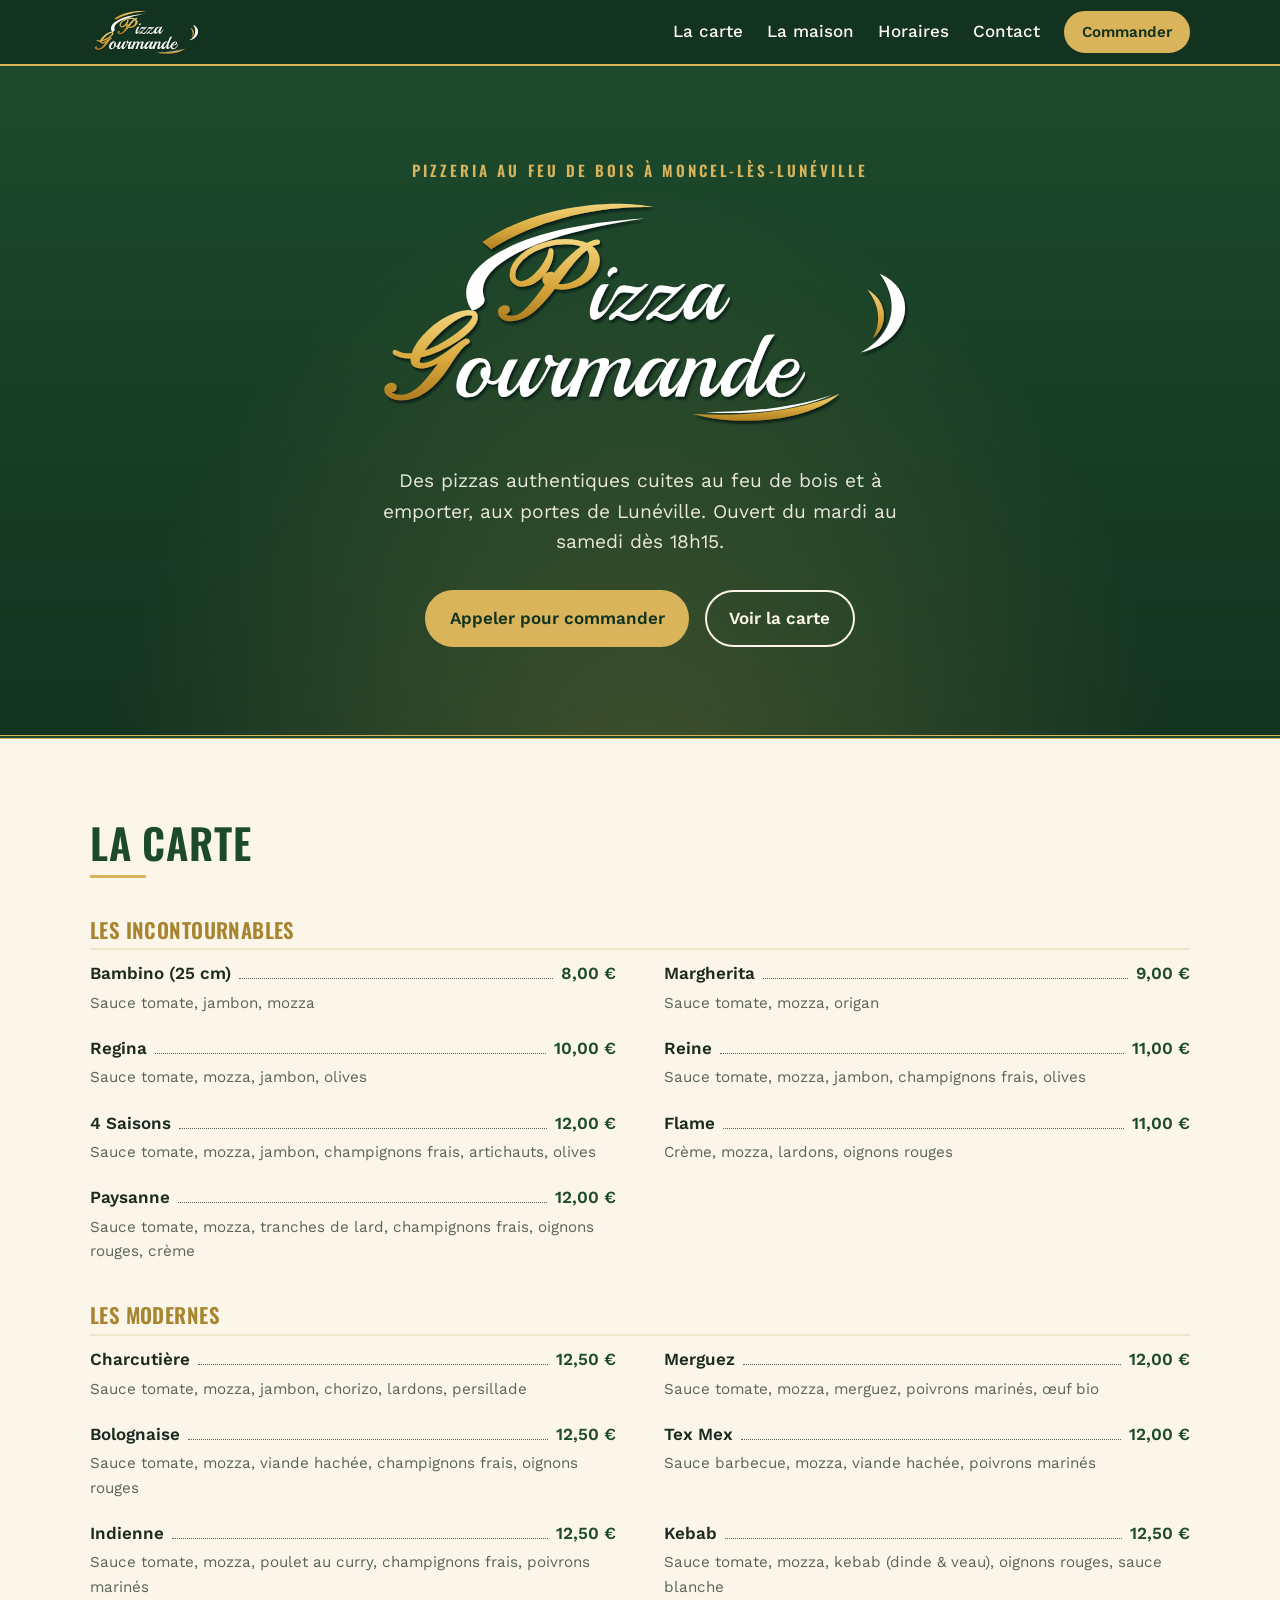
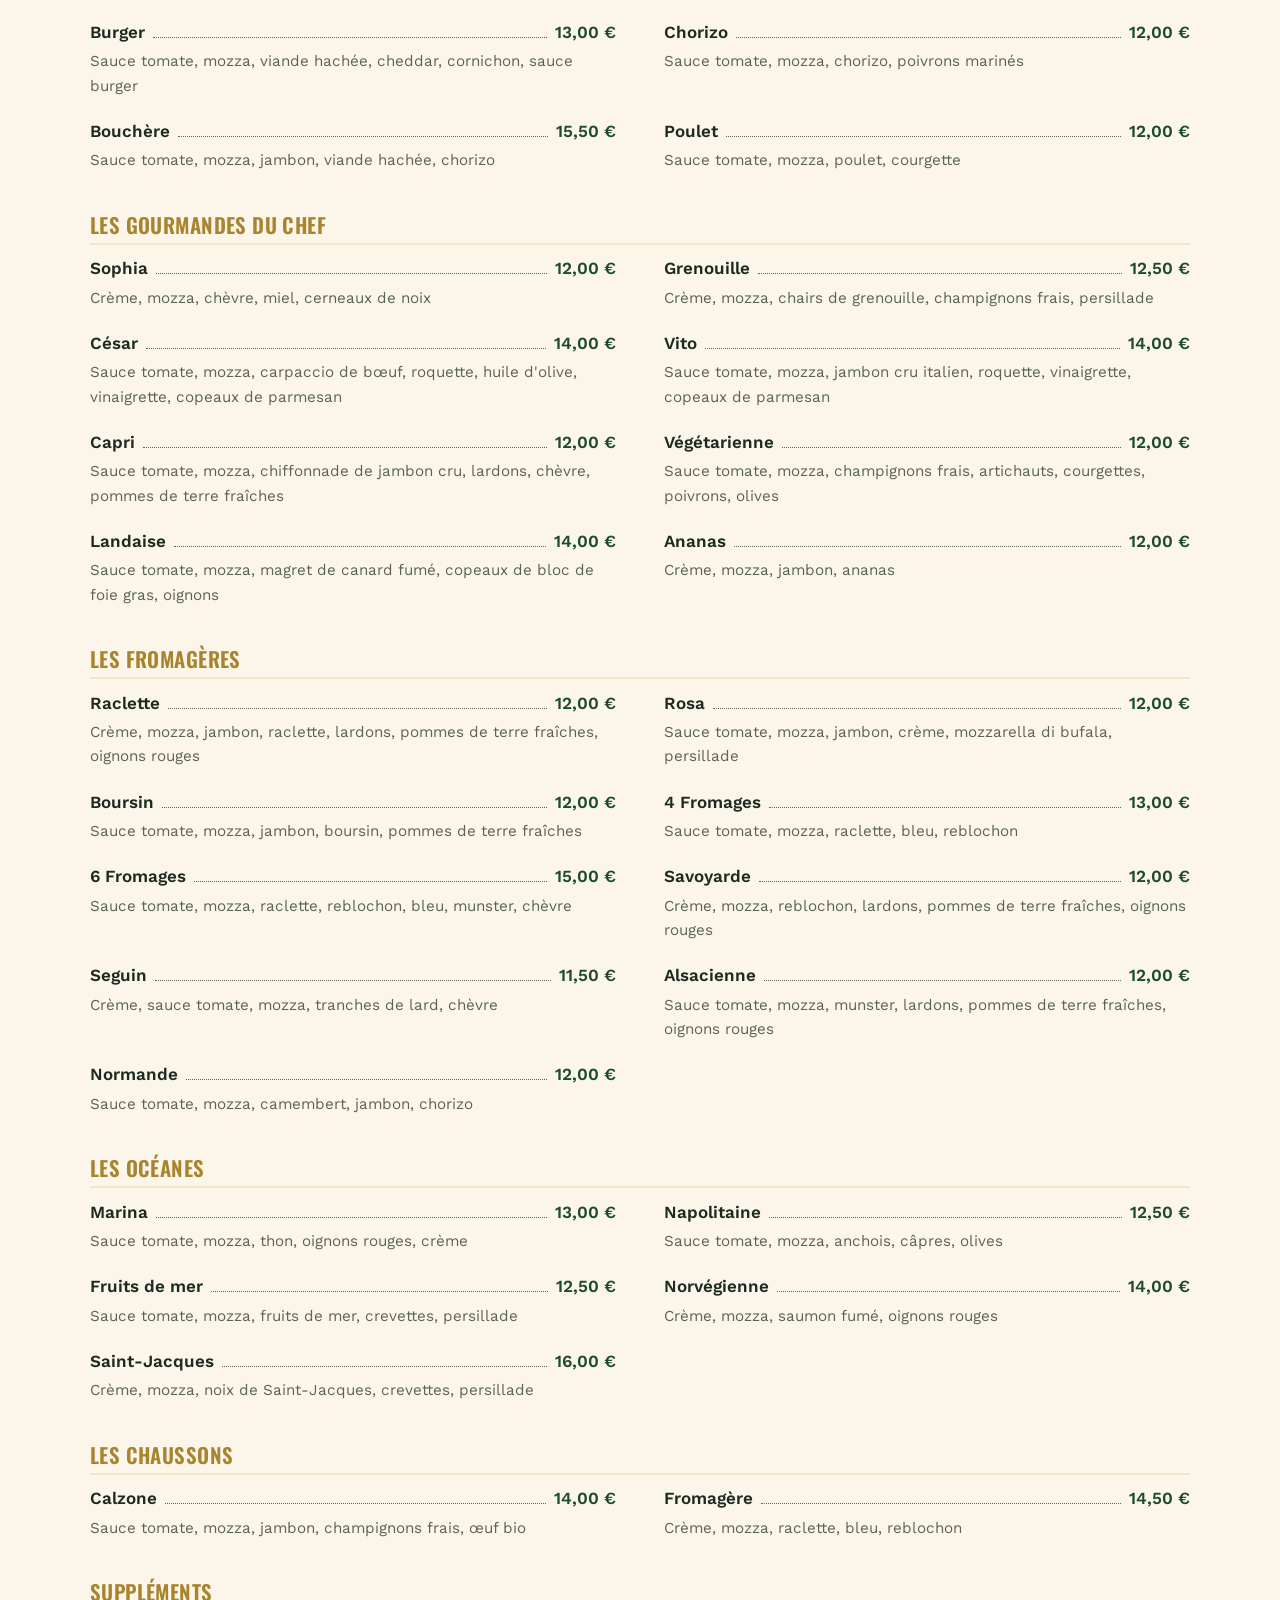
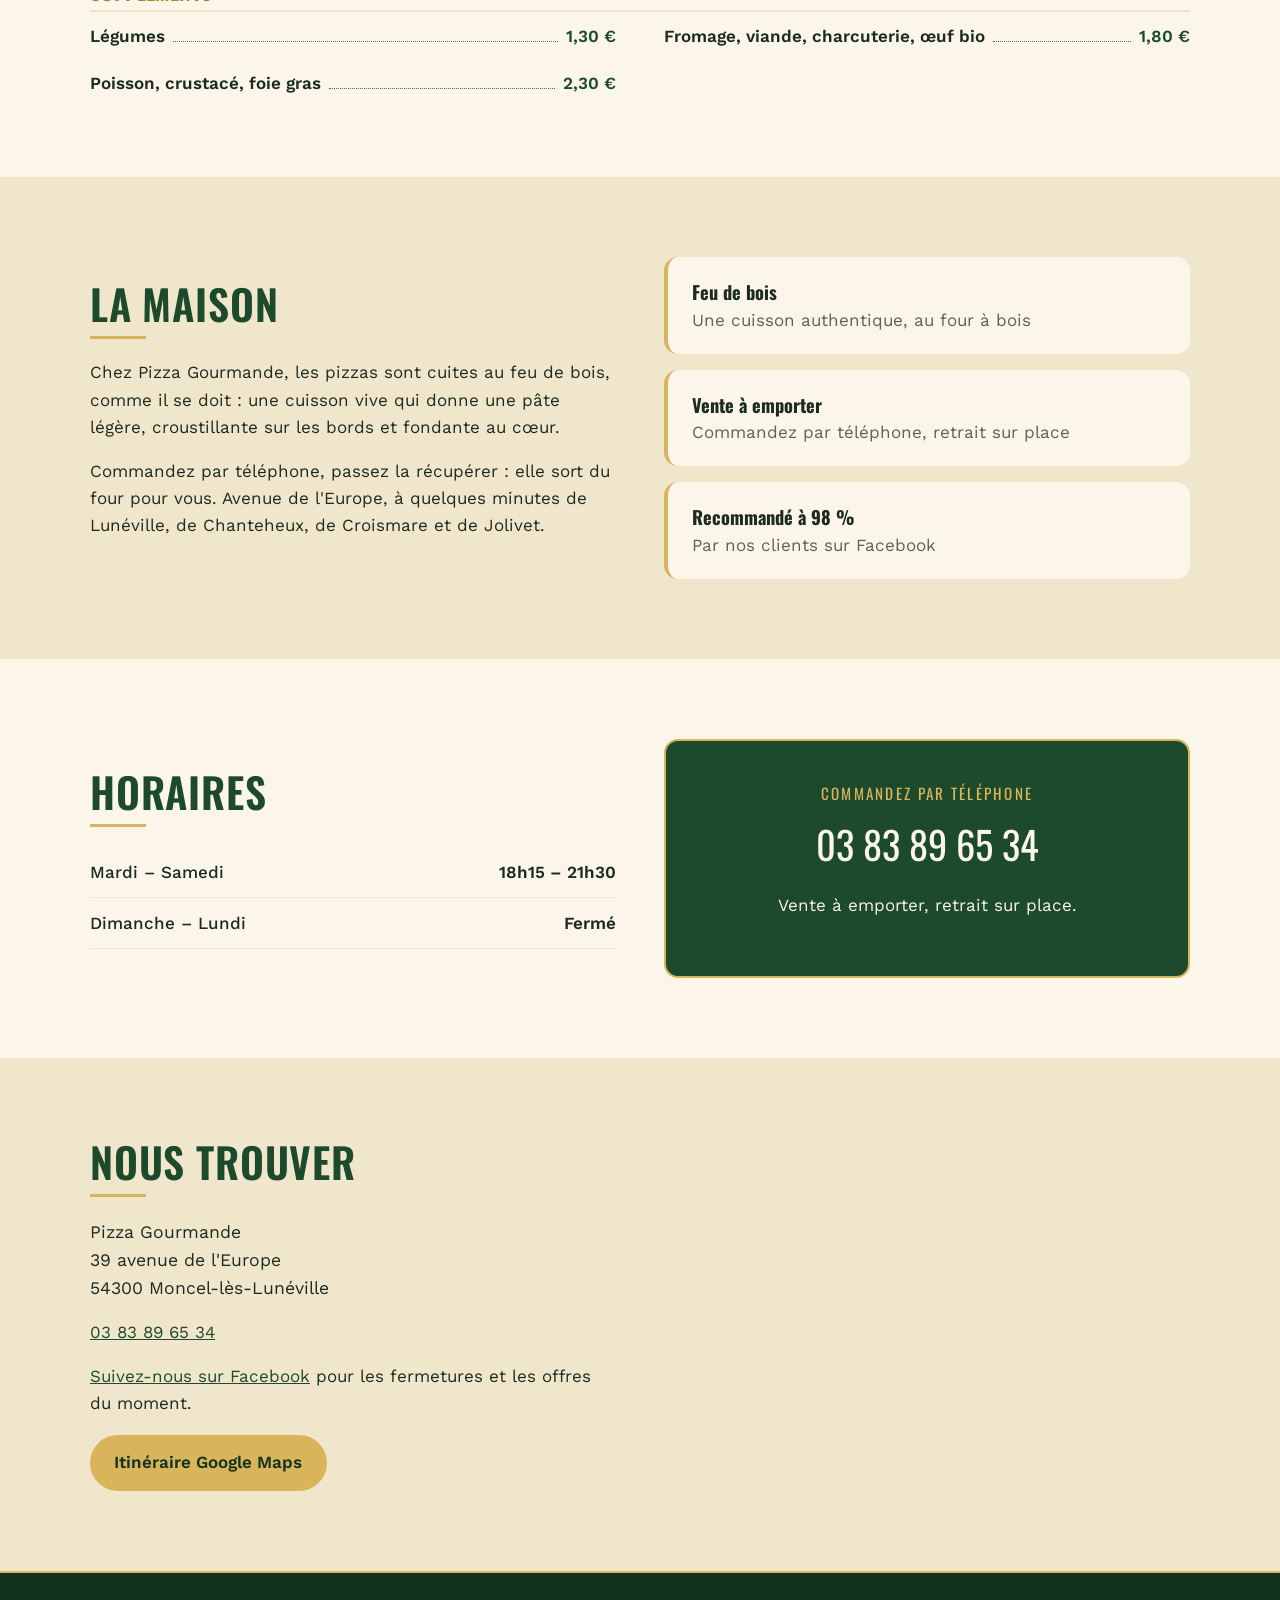
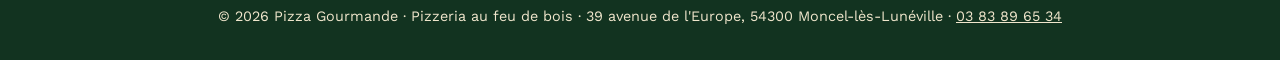
==== index.html @ 93e283d5 "Initial site for Pizza Gourmande Assisted-by: Claude Code:Opus-5.5" ====
<!doctype html>
<html lang="fr">
<head>
    <meta charset="utf-8">
    <meta name="viewport" content="width=device-width, initial-scale=1">
    <title>Pizza Gourmande · Pizzeria au feu de bois, Moncel-lès-Lunéville</title>
    <meta name="description" content="Pizzeria au feu de bois aux portes de Lunéville : plus de 40 pizzas à emporter, du mardi au samedi dès 18h15. Commandez au 03 83 89 65 34.">
    <link rel="canonical" href="__SITE_URL__/">

    <meta property="og:type" content="restaurant">
    <meta property="og:locale" content="fr_FR">
    <meta property="og:site_name" content="Pizza Gourmande">
    <meta property="og:title" content="Pizza Gourmande · Pizzeria au feu de bois à Moncel-lès-Lunéville">
    <meta property="og:description" content="Plus de 40 pizzas au feu de bois à emporter, aux portes de Lunéville. Du mardi au samedi dès 18h15.">
    <meta property="og:url" content="__SITE_URL__/">
    <meta property="og:image" content="__SITE_URL__/img/og-image.png">
    <meta property="og:image:width" content="1200">
    <meta property="og:image:height" content="630">
    <meta name="twitter:card" content="summary_large_image">

    <script type="application/ld+json">
    {
        "@context": "https://schema.org",
        "@type": "Restaurant",
        "name": "Pizza Gourmande",
        "description": "Pizzeria au feu de bois, vente à emporter, à Moncel-lès-Lunéville près de Lunéville.",
        "url": "__SITE_URL__/",
        "image": "__SITE_URL__/img/og-image.png",
        "logo": "__SITE_URL__/img/logo.svg",
        "telephone": "+33383896534",
        "servesCuisine": ["Pizza", "Italienne"],
        "priceRange": "€€",
        "hasMenu": "__SITE_URL__/#carte",
        "acceptsReservations": false,
        "address": {
            "@type": "PostalAddress",
            "streetAddress": "39 avenue de l'Europe",
            "postalCode": "54300",
            "addressLocality": "Moncel-lès-Lunéville",
            "addressRegion": "Grand Est",
            "addressCountry": "FR"
        },
        "geo": {
            "@type": "GeoCoordinates",
            "latitude": 48.574852,
            "longitude": 6.527504
        },
        "areaServed": ["Moncel-lès-Lunéville", "Lunéville", "Chanteheux", "Croismare", "Jolivet"],
        "openingHoursSpecification": [{
            "@type": "OpeningHoursSpecification",
            "dayOfWeek": ["Tuesday", "Wednesday", "Thursday", "Friday", "Saturday"],
            "opens": "18:15",
            "closes": "21:30"
        }],
        "sameAs": ["https://www.facebook.com/pizzagourmande.fr/"]
    }
    </script>

    <link rel="preconnect" href="https://fonts.googleapis.com">
    <link rel="preconnect" href="https://fonts.gstatic.com" crossorigin>
    <link href="https://fonts.googleapis.com/css2?family=Oswald:wght@500;600&family=Work+Sans:wght@400;500;600&display=swap" rel="stylesheet">
    <link rel="icon" href="img/favicon.svg" type="image/svg+xml">
    <link rel="stylesheet" href="css/style.css">
</head>
<body>

<header class="site-header">
    <div class="container header-inner">
        <a href="#accueil" class="logo"><img src="img/logo.svg" alt="Pizza Gourmande" width="128" height="60"></a>
        <button class="nav-toggle" aria-expanded="false" aria-controls="nav" aria-label="Ouvrir le menu">
            <span></span><span></span><span></span>
        </button>
        <nav id="nav" class="nav">
            <a href="#carte">La carte</a>
            <a href="#maison">La maison</a>
            <a href="#horaires">Horaires</a>
            <a href="#contact">Contact</a>
            <a href="tel:+33383896534" class="btn btn-small">Commander</a>
        </nav>
    </div>
</header>

<main>
    <section id="accueil" class="hero">
        <div class="container hero-inner">
            <h1 class="eyebrow">Pizzeria au feu de bois à Moncel-lès-Lunéville</h1>
            <img class="hero-logo" src="img/logo.svg" alt="Pizza Gourmande" width="640" height="300">
            <p class="lead">Des pizzas authentiques cuites au feu de bois et à emporter, aux portes de Lunéville. Ouvert du mardi au samedi dès 18h15.</p>
            <div class="hero-actions">
                <a href="tel:+33383896534" class="btn">Appeler pour commander</a>
                <a href="#carte" class="btn btn-ghost">Voir la carte</a>
            </div>
        </div>
    </section>

    <section id="carte" class="section">
        <div class="container">
            <h2 class="section-title">La carte</h2>
            <div class="menu-group">
                <h3>Les incontournables</h3>
                <ul class="menu">
                    <li><div class="menu-line"><span class="menu-name">Bambino (25 cm)</span><span class="menu-price">8,00 €</span></div><p>Sauce tomate, jambon, mozza</p></li>
                    <li><div class="menu-line"><span class="menu-name">Margherita</span><span class="menu-price">9,00 €</span></div><p>Sauce tomate, mozza, origan</p></li>
                    <li><div class="menu-line"><span class="menu-name">Regina</span><span class="menu-price">10,00 €</span></div><p>Sauce tomate, mozza, jambon, olives</p></li>
                    <li><div class="menu-line"><span class="menu-name">Reine</span><span class="menu-price">11,00 €</span></div><p>Sauce tomate, mozza, jambon, champignons frais, olives</p></li>
                    <li><div class="menu-line"><span class="menu-name">4 Saisons</span><span class="menu-price">12,00 €</span></div><p>Sauce tomate, mozza, jambon, champignons frais, artichauts, olives</p></li>
                    <li><div class="menu-line"><span class="menu-name">Flame</span><span class="menu-price">11,00 €</span></div><p>Crème, mozza, lardons, oignons rouges</p></li>
                    <li><div class="menu-line"><span class="menu-name">Paysanne</span><span class="menu-price">12,00 €</span></div><p>Sauce tomate, mozza, tranches de lard, champignons frais, oignons rouges, crème</p></li>
                </ul>
            </div>

            <div class="menu-group">
                <h3>Les modernes</h3>
                <ul class="menu">
                    <li><div class="menu-line"><span class="menu-name">Charcutière</span><span class="menu-price">12,50 €</span></div><p>Sauce tomate, mozza, jambon, chorizo, lardons, persillade</p></li>
                    <li><div class="menu-line"><span class="menu-name">Merguez</span><span class="menu-price">12,00 €</span></div><p>Sauce tomate, mozza, merguez, poivrons marinés, œuf bio</p></li>
                    <li><div class="menu-line"><span class="menu-name">Bolognaise</span><span class="menu-price">12,50 €</span></div><p>Sauce tomate, mozza, viande hachée, champignons frais, oignons rouges</p></li>
                    <li><div class="menu-line"><span class="menu-name">Tex Mex</span><span class="menu-price">12,00 €</span></div><p>Sauce barbecue, mozza, viande hachée, poivrons marinés</p></li>
                    <li><div class="menu-line"><span class="menu-name">Indienne</span><span class="menu-price">12,50 €</span></div><p>Sauce tomate, mozza, poulet au curry, champignons frais, poivrons marinés</p></li>
                    <li><div class="menu-line"><span class="menu-name">Kebab</span><span class="menu-price">12,50 €</span></div><p>Sauce tomate, mozza, kebab (dinde & veau), oignons rouges, sauce blanche</p></li>
                    <li><div class="menu-line"><span class="menu-name">Burger</span><span class="menu-price">13,00 €</span></div><p>Sauce tomate, mozza, viande hachée, cheddar, cornichon, sauce burger</p></li>
                    <li><div class="menu-line"><span class="menu-name">Chorizo</span><span class="menu-price">12,00 €</span></div><p>Sauce tomate, mozza, chorizo, poivrons marinés</p></li>
                    <li><div class="menu-line"><span class="menu-name">Bouchère</span><span class="menu-price">15,50 €</span></div><p>Sauce tomate, mozza, jambon, viande hachée, chorizo</p></li>
                    <li><div class="menu-line"><span class="menu-name">Poulet</span><span class="menu-price">12,00 €</span></div><p>Sauce tomate, mozza, poulet, courgette</p></li>
                </ul>
            </div>

            <div class="menu-group">
                <h3>Les gourmandes du chef</h3>
                <ul class="menu">
                    <li><div class="menu-line"><span class="menu-name">Sophia</span><span class="menu-price">12,00 €</span></div><p>Crème, mozza, chèvre, miel, cerneaux de noix</p></li>
                    <li><div class="menu-line"><span class="menu-name">Grenouille</span><span class="menu-price">12,50 €</span></div><p>Crème, mozza, chairs de grenouille, champignons frais, persillade</p></li>
                    <li><div class="menu-line"><span class="menu-name">César</span><span class="menu-price">14,00 €</span></div><p>Sauce tomate, mozza, carpaccio de bœuf, roquette, huile d'olive, vinaigrette, copeaux de parmesan</p></li>
                    <li><div class="menu-line"><span class="menu-name">Vito</span><span class="menu-price">14,00 €</span></div><p>Sauce tomate, mozza, jambon cru italien, roquette, vinaigrette, copeaux de parmesan</p></li>
                    <li><div class="menu-line"><span class="menu-name">Capri</span><span class="menu-price">12,00 €</span></div><p>Sauce tomate, mozza, chiffonnade de jambon cru, lardons, chèvre, pommes de terre fraîches</p></li>
                    <li><div class="menu-line"><span class="menu-name">Végétarienne</span><span class="menu-price">12,00 €</span></div><p>Sauce tomate, mozza, champignons frais, artichauts, courgettes, poivrons, olives</p></li>
                    <li><div class="menu-line"><span class="menu-name">Landaise</span><span class="menu-price">14,00 €</span></div><p>Sauce tomate, mozza, magret de canard fumé, copeaux de bloc de foie gras, oignons</p></li>
                    <li><div class="menu-line"><span class="menu-name">Ananas</span><span class="menu-price">12,00 €</span></div><p>Crème, mozza, jambon, ananas</p></li>
                </ul>
            </div>

            <div class="menu-group">
                <h3>Les fromagères</h3>
                <ul class="menu">
                    <li><div class="menu-line"><span class="menu-name">Raclette</span><span class="menu-price">12,00 €</span></div><p>Crème, mozza, jambon, raclette, lardons, pommes de terre fraîches, oignons rouges</p></li>
                    <li><div class="menu-line"><span class="menu-name">Rosa</span><span class="menu-price">12,00 €</span></div><p>Sauce tomate, mozza, jambon, crème, mozzarella di bufala, persillade</p></li>
                    <li><div class="menu-line"><span class="menu-name">Boursin</span><span class="menu-price">12,00 €</span></div><p>Sauce tomate, mozza, jambon, boursin, pommes de terre fraîches</p></li>
                    <li><div class="menu-line"><span class="menu-name">4 Fromages</span><span class="menu-price">13,00 €</span></div><p>Sauce tomate, mozza, raclette, bleu, reblochon</p></li>
                    <li><div class="menu-line"><span class="menu-name">6 Fromages</span><span class="menu-price">15,00 €</span></div><p>Sauce tomate, mozza, raclette, reblochon, bleu, munster, chèvre</p></li>
                    <li><div class="menu-line"><span class="menu-name">Savoyarde</span><span class="menu-price">12,00 €</span></div><p>Crème, mozza, reblochon, lardons, pommes de terre fraîches, oignons rouges</p></li>
                    <li><div class="menu-line"><span class="menu-name">Seguin</span><span class="menu-price">11,50 €</span></div><p>Crème, sauce tomate, mozza, tranches de lard, chèvre</p></li>
                    <li><div class="menu-line"><span class="menu-name">Alsacienne</span><span class="menu-price">12,00 €</span></div><p>Sauce tomate, mozza, munster, lardons, pommes de terre fraîches, oignons rouges</p></li>
                    <li><div class="menu-line"><span class="menu-name">Normande</span><span class="menu-price">12,00 €</span></div><p>Sauce tomate, mozza, camembert, jambon, chorizo</p></li>
                </ul>
            </div>

            <div class="menu-group">
                <h3>Les océanes</h3>
                <ul class="menu">
                    <li><div class="menu-line"><span class="menu-name">Marina</span><span class="menu-price">13,00 €</span></div><p>Sauce tomate, mozza, thon, oignons rouges, crème</p></li>
                    <li><div class="menu-line"><span class="menu-name">Napolitaine</span><span class="menu-price">12,50 €</span></div><p>Sauce tomate, mozza, anchois, câpres, olives</p></li>
                    <li><div class="menu-line"><span class="menu-name">Fruits de mer</span><span class="menu-price">12,50 €</span></div><p>Sauce tomate, mozza, fruits de mer, crevettes, persillade</p></li>
                    <li><div class="menu-line"><span class="menu-name">Norvégienne</span><span class="menu-price">14,00 €</span></div><p>Crème, mozza, saumon fumé, oignons rouges</p></li>
                    <li><div class="menu-line"><span class="menu-name">Saint-Jacques</span><span class="menu-price">16,00 €</span></div><p>Crème, mozza, noix de Saint-Jacques, crevettes, persillade</p></li>
                </ul>
            </div>

            <div class="menu-group">
                <h3>Les chaussons</h3>
                <ul class="menu">
                    <li><div class="menu-line"><span class="menu-name">Calzone</span><span class="menu-price">14,00 €</span></div><p>Sauce tomate, mozza, jambon, champignons frais, œuf bio</p></li>
                    <li><div class="menu-line"><span class="menu-name">Fromagère</span><span class="menu-price">14,50 €</span></div><p>Crème, mozza, raclette, bleu, reblochon</p></li>
                </ul>
            </div>

            <div class="menu-group">
                <h3>Suppléments</h3>
                <ul class="menu">
                    <li><div class="menu-line"><span class="menu-name">Légumes</span><span class="menu-price">1,30 €</span></div></li>
                    <li><div class="menu-line"><span class="menu-name">Fromage, viande, charcuterie, œuf bio</span><span class="menu-price">1,80 €</span></div></li>
                    <li><div class="menu-line"><span class="menu-name">Poisson, crustacé, foie gras</span><span class="menu-price">2,30 €</span></div></li>
                </ul>
            </div>
        </div>
    </section>

    <section id="maison" class="section section-alt">
        <div class="container split">
            <div>
                <h2 class="section-title">La maison</h2>
                <p>Chez Pizza Gourmande, les pizzas sont cuites au feu de bois, comme il se doit : une cuisson vive qui donne une pâte légère, croustillante sur les bords et fondante au cœur.</p>
                <p>Commandez par téléphone, passez la récupérer : elle sort du four pour vous. Avenue de l'Europe, à quelques minutes de Lunéville, de Chanteheux, de Croismare et de Jolivet.</p>
            </div>
            <ul class="features">
                <li><strong>Feu de bois</strong><span>Une cuisson authentique, au four à bois</span></li>
                <li><strong>Vente à emporter</strong><span>Commandez par téléphone, retrait sur place</span></li>
                <li><strong>Recommandé à 98 %</strong><span>Par nos clients sur Facebook</span></li>
            </ul>
        </div>
    </section>

    <section id="horaires" class="section">
        <div class="container split">
            <div>
                <h2 class="section-title">Horaires</h2>
                <table class="hours">
                    <tbody>
                    <tr><th scope="row">Mardi – Samedi</th><td>18h15 – 21h30</td></tr>
                    <tr><th scope="row">Dimanche – Lundi</th><td>Fermé</td></tr>
                    </tbody>
                </table>
            </div>
            <div class="callout">
                <p class="callout-title">Commandez par téléphone</p>
                <a href="tel:+33383896534" class="callout-phone">03 83 89 65 34</a>
                <p>Vente à emporter, retrait sur place.</p>
            </div>
        </div>
    </section>

    <section id="contact" class="section section-alt">
        <div class="container split">
            <div>
                <h2 class="section-title">Nous trouver</h2>
                <address>
                    Pizza Gourmande<br>
                    39 avenue de l'Europe<br>
                    54300 Moncel-lès-Lunéville
                </address>
                <p><a href="tel:+33383896534">03 83 89 65 34</a></p>
                <p><a href="https://www.facebook.com/pizzagourmande.fr/" rel="noopener">Suivez-nous sur Facebook</a> pour les fermetures et les offres du moment.</p>
                <a class="btn" href="https://www.google.com/maps/dir/?api=1&amp;destination=Pizza+Gourmande%2C+39+avenue+de+l%27Europe%2C+54300+Moncel-l%C3%A8s-Lun%C3%A9ville" target="_blank" rel="noopener">Itinéraire Google Maps</a>
            </div>
            <iframe class="map"
                    title="Plan d'accès à Pizza Gourmande, 39 avenue de l'Europe à Moncel-lès-Lunéville"
                    loading="lazy"
                    src="https://www.openstreetmap.org/export/embed.html?bbox=6.5195%2C48.5709%2C6.5355%2C48.5789&amp;layer=mapnik&amp;marker=48.574852%2C6.527504"></iframe>
        </div>
    </section>
</main>

<footer class="site-footer">
    <div class="container">
        <p>© <span id="year">2026</span> Pizza Gourmande · Pizzeria au feu de bois · 39 avenue de l'Europe, 54300 Moncel-lès-Lunéville · <a href="tel:+33383896534">03 83 89 65 34</a></p>
    </div>
</footer>

<script src="js/main.js"></script>
</body>
</html>
---- css/style.css ----
:root {
    --green: #1d4a2c;
    --green-dark: #123320;
    --gold: #d9b45a;
    --gold-dark: #a8842f;
    --cream: #fbf6e9;
    --parchment: #f0e6cc;
    --ink: #1c2a20;
    --ink-soft: #5a6356;
    --radius: 14px;
    --font-title: "Oswald", "Arial Narrow", sans-serif;
    --font-body: "Work Sans", system-ui, sans-serif;
}

*, *::before, *::after { box-sizing: border-box; }

html { scroll-behavior: smooth; scroll-padding-top: 72px; }

body {
    margin: 0;
    font-family: var(--font-body);
    font-size: 1.0625rem;
    line-height: 1.6;
    color: var(--ink);
    background: var(--cream);
}

h1, h2, h3 { font-family: var(--font-title); font-weight: 600; line-height: 1.15; margin: 0 0 .5em; text-transform: uppercase; letter-spacing: .02em; }

a { color: var(--green); }

.container { width: min(1100px, 100% - 32px); margin-inline: auto; }

/* Header */
.site-header {
    position: sticky;
    top: 0;
    z-index: 10;
    background: var(--green-dark);
    border-bottom: 2px solid var(--gold);
}

.header-inner { display: flex; align-items: center; justify-content: space-between; height: 64px; }

.logo { display: block; line-height: 0; }

.logo img { height: 52px; width: auto; }

.nav { display: flex; align-items: center; gap: 1.5rem; }

.nav a:not(.btn) { color: var(--cream); text-decoration: none; font-weight: 500; }

.nav a:not(.btn):hover { color: var(--gold); }

.nav-toggle { display: none; background: none; border: 0; padding: 8px; cursor: pointer; }

.nav-toggle span { display: block; width: 24px; height: 2px; margin: 5px 0; background: var(--cream); }

/* Buttons */
.btn {
    display: inline-block;
    padding: .8rem 1.4rem;
    border-radius: 999px;
    background: var(--gold);
    color: var(--green-dark);
    font-weight: 600;
    text-decoration: none;
    border: 2px solid var(--gold);
    transition: background .2s, color .2s;
}

.btn:hover { background: var(--cream); border-color: var(--cream); }

.btn-small { padding: .45rem 1rem; font-size: .95rem; }

.btn-ghost { background: transparent; color: var(--cream); border-color: var(--cream); }

.btn-ghost:hover { background: var(--cream); color: var(--green-dark); border-color: var(--cream); }

/* Hero */
.hero {
    background:
        radial-gradient(ellipse at 50% 120%, rgba(217, 180, 90, .25), transparent 60%),
        linear-gradient(180deg, var(--green), var(--green-dark));
    color: var(--cream);
    padding: 6rem 0 5.5rem;
    text-align: center;
    border-bottom: 4px double var(--gold);
}

.eyebrow { font-family: var(--font-title); text-transform: uppercase; letter-spacing: .2em; font-size: .95rem; color: var(--gold); margin: 0 0 1.5rem; }

.hero h1 { margin: 0; }

.hero-logo { display: block; width: min(560px, 100%); height: auto; margin: 0 auto; }

.lead { font-size: 1.2rem; max-width: 46ch; margin: 1.5rem auto 0; opacity: .92; }

.hero-actions { display: flex; flex-wrap: wrap; justify-content: center; gap: 1rem; margin-top: 2rem; }

/* Sections */
.section { padding: 5rem 0; }

.section-alt { background: var(--parchment); }

.section-title { font-size: clamp(1.8rem, 4vw, 2.6rem); color: var(--green); }

.section-title::after { content: ""; display: block; width: 56px; height: 3px; margin-top: .5rem; background: var(--gold); }

.section-intro { color: var(--ink-soft); margin-top: 0; }

.split { display: grid; grid-template-columns: 1fr 1fr; gap: 3rem; align-items: center; }

/* Menu */
.menu-group { margin-top: 2.5rem; }

.menu-group h3 { font-size: 1.3rem; color: var(--gold-dark); border-bottom: 2px solid var(--parchment); padding-bottom: .4rem; }

.menu {
    list-style: none;
    margin: 0;
    padding: 0;
    display: grid;
    grid-template-columns: repeat(2, 1fr);
    gap: 1.25rem 3rem;
}

.menu-line { display: flex; align-items: baseline; gap: .5rem; }

.menu-line::after { content: ""; order: 1; flex: 1; border-bottom: 1px dotted var(--ink-soft); }

.menu-name { font-weight: 600; }

.menu-price { order: 2; font-weight: 600; color: var(--green); white-space: nowrap; }

.menu p { margin: .2rem 0 0; color: var(--ink-soft); font-size: .95rem; }

.menu-note { margin-top: 2.5rem; font-size: .9rem; color: var(--ink-soft); font-style: italic; }

/* Features */
.features { list-style: none; margin: 0; padding: 0; display: grid; gap: 1rem; }

.features li { background: var(--cream); border-radius: var(--radius); padding: 1.25rem 1.5rem; border-left: 4px solid var(--gold); }

.features strong { display: block; font-family: var(--font-title); font-size: 1.15rem; }

.features span { color: var(--ink-soft); }

/* Hours */
.hours { width: 100%; border-collapse: collapse; }

.hours th, .hours td { padding: .7rem 0; border-bottom: 1px solid var(--parchment); text-align: left; }

.hours th { font-weight: 500; }

.hours td { text-align: right; font-weight: 600; }

.callout { background: var(--green); color: var(--cream); border-radius: var(--radius); padding: 2.5rem; text-align: center; border: 2px solid var(--gold); }

.callout-title { margin: 0; font-family: var(--font-title); text-transform: uppercase; letter-spacing: .15em; font-size: .95rem; color: var(--gold); }

.callout-phone { display: block; font-family: var(--font-title); font-size: clamp(1.8rem, 4vw, 2.4rem); color: var(--cream); text-decoration: none; margin: .5rem 0; }

.callout-phone:hover { color: var(--gold); }

/* Contact */
address { font-style: normal; font-size: 1.1rem; margin-bottom: 1rem; }

.map { width: 100%; height: 320px; border: 0; border-radius: var(--radius); }

/* Footer */
.site-footer { background: var(--green-dark); color: var(--parchment); padding: 2rem 0; text-align: center; font-size: .9rem; border-top: 2px solid var(--gold); }

.site-footer p { margin: 0; }

.site-footer a { color: inherit; }

/* Mobile */
@media (max-width: 760px) {
    .nav-toggle { display: block; }

    .nav {
        display: none;
        position: absolute;
        top: 64px;
        left: 0;
        right: 0;
        flex-direction: column;
        gap: 0;
        padding: 1rem 16px 1.5rem;
        background: var(--green-dark);
        border-bottom: 2px solid var(--gold);
    }

    .nav.is-open { display: flex; }

    .nav a:not(.btn) { padding: .7rem 0; width: 100%; }

    .nav .btn { margin-top: .5rem; }

    .hero { padding: 4.5rem 0 4rem; }

    .section { padding: 3.5rem 0; }

    .split, .menu { grid-template-columns: 1fr; gap: 2rem; }

    .menu { gap: 1.25rem; }
}
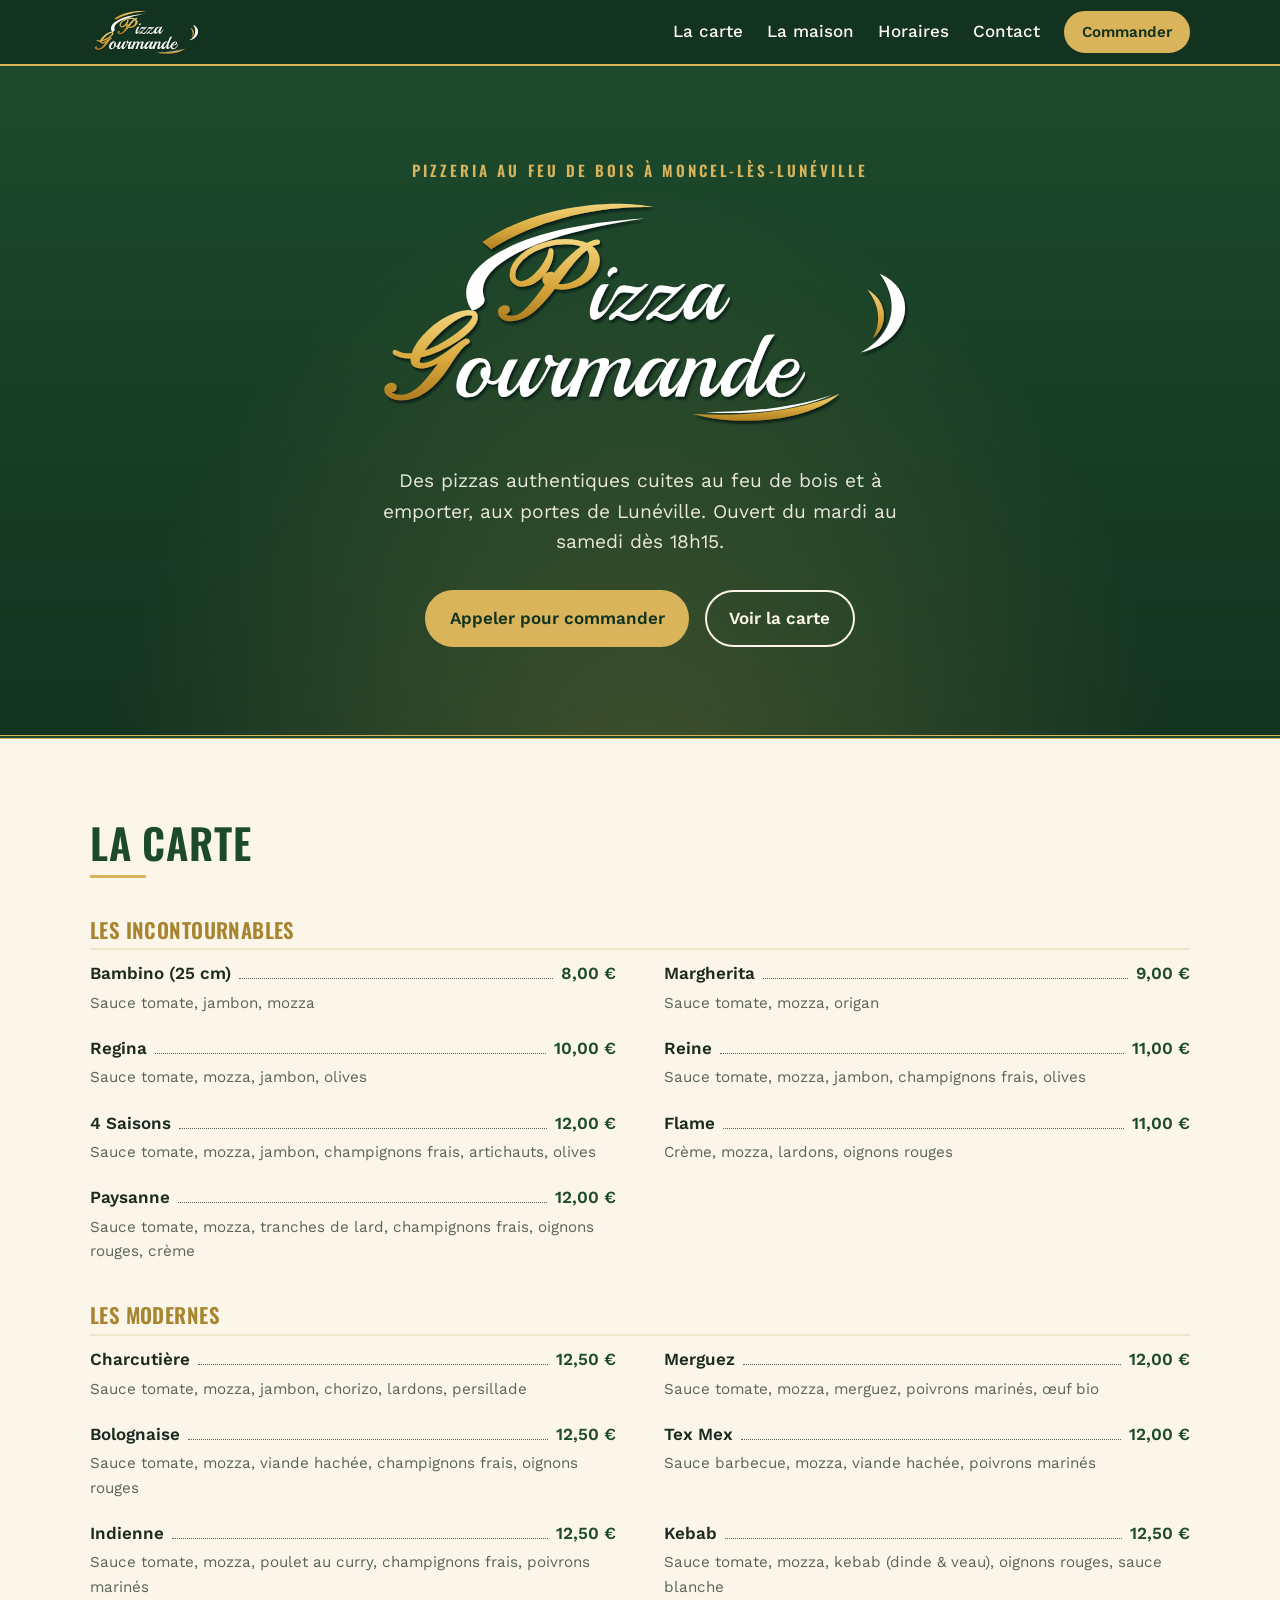
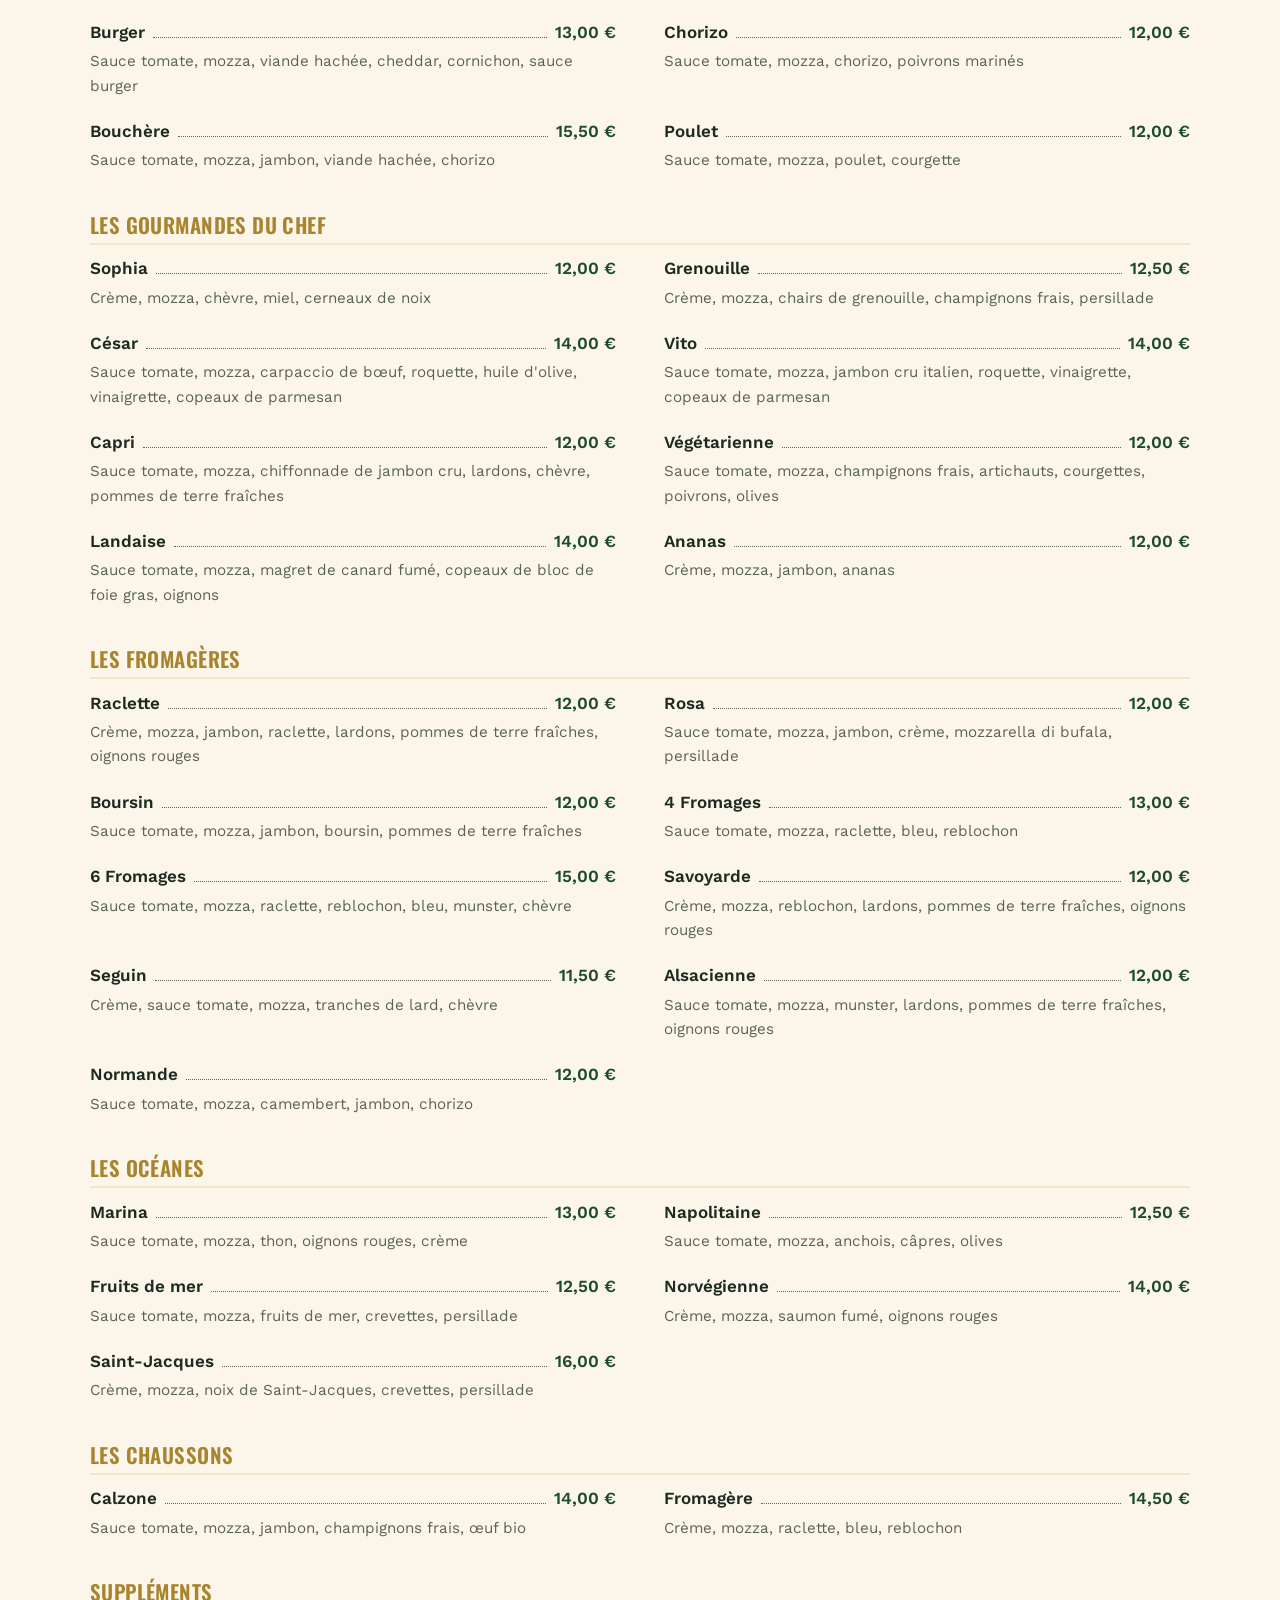
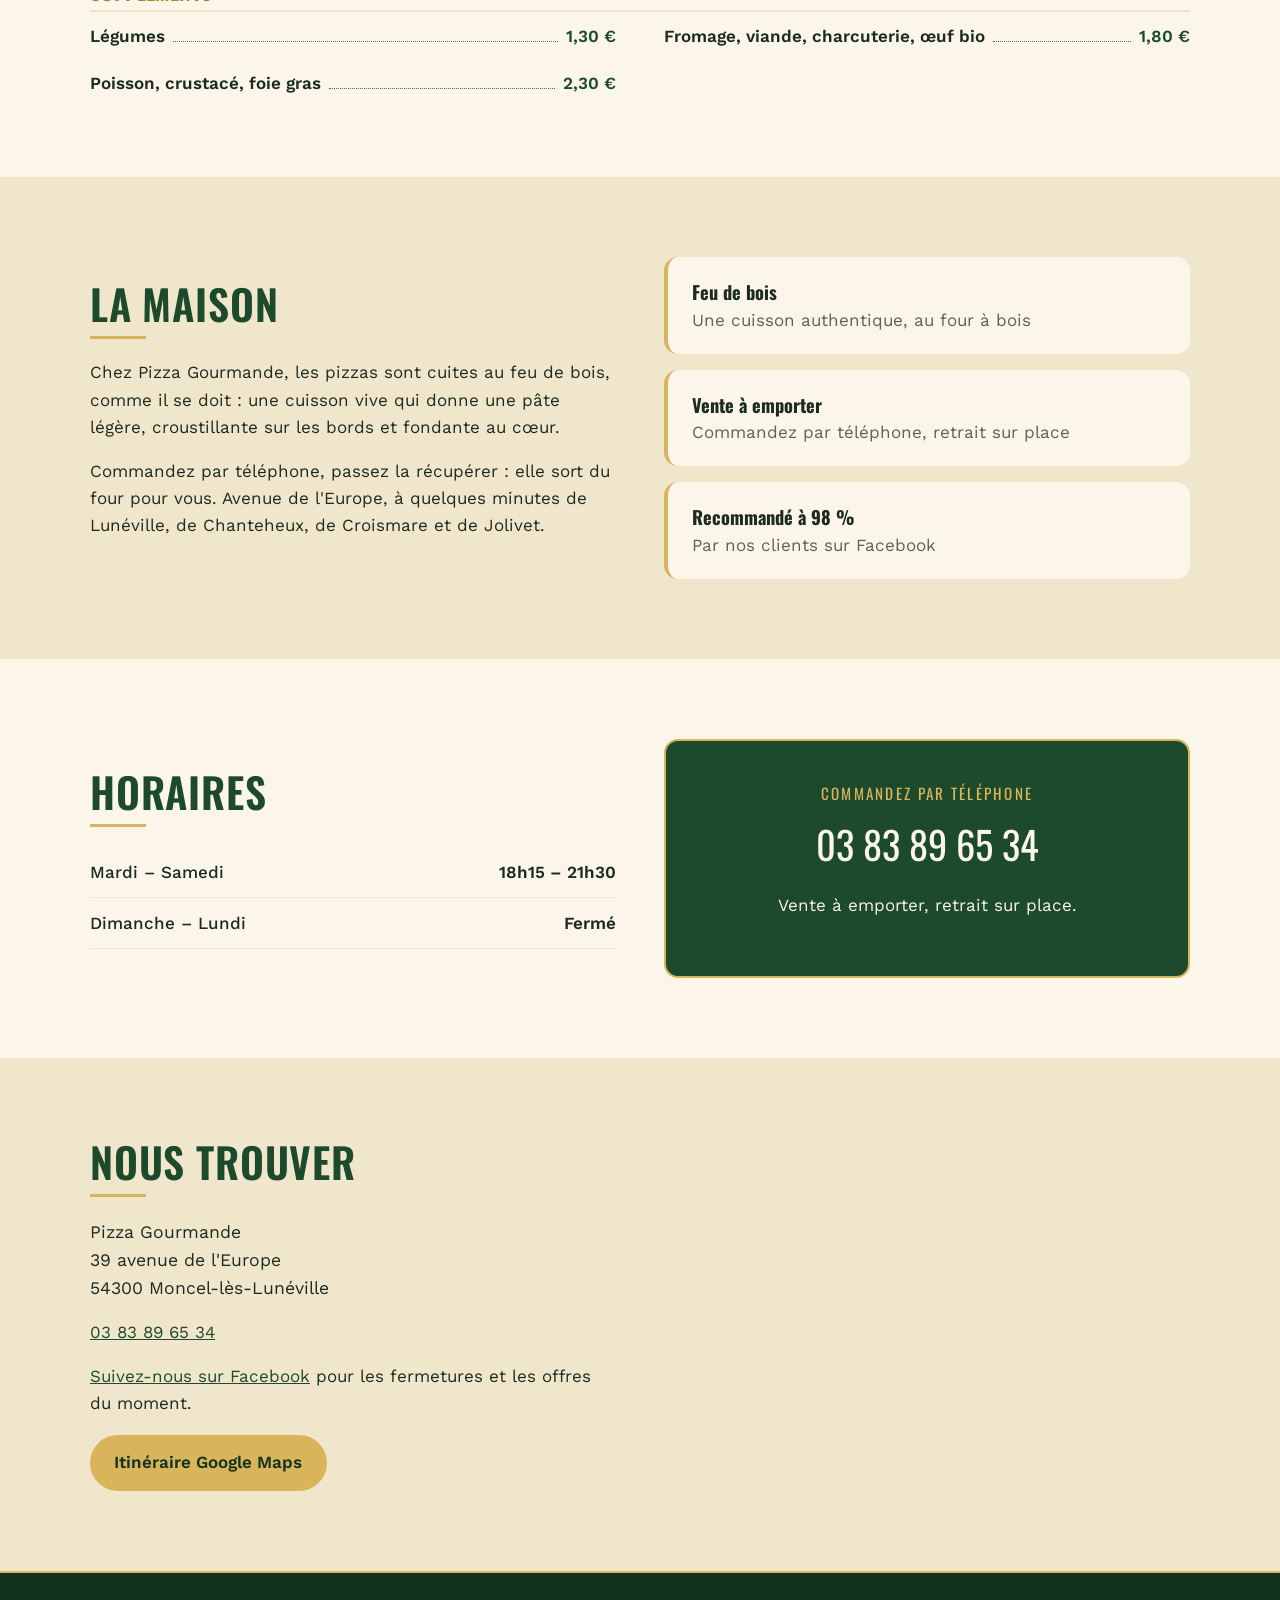
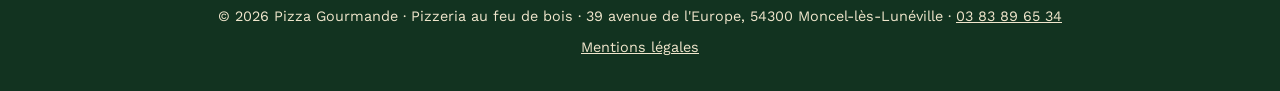
==== commit 04385a39: "Add legal notice page and self-host fonts Assisted-by: Claude Code:Opus-5.5" ====
--- a/index.html
+++ b/index.html
@@ -56,9 +56,8 @@
     }
     </script>
 
-    <link rel="preconnect" href="https://fonts.googleapis.com">
-    <link rel="preconnect" href="https://fonts.gstatic.com" crossorigin>
-    <link href="https://fonts.googleapis.com/css2?family=Oswald:wght@500;600&family=Work+Sans:wght@400;500;600&display=swap" rel="stylesheet">
+    <link rel="preload" href="fonts/work-sans.woff2" as="font" type="font/woff2" crossorigin>
+    <link rel="preload" href="fonts/oswald.woff2" as="font" type="font/woff2" crossorigin>
     <link rel="icon" href="img/favicon.svg" type="image/svg+xml">
     <link rel="stylesheet" href="css/style.css">
 </head>
@@ -242,6 +241,7 @@
 <footer class="site-footer">
     <div class="container">
         <p>© <span id="year">2026</span> Pizza Gourmande · Pizzeria au feu de bois · 39 avenue de l'Europe, 54300 Moncel-lès-Lunéville · <a href="tel:+33383896534">03 83 89 65 34</a></p>
+        <p><a href="mentions-legales.html">Mentions légales</a></p>
     </div>
 </footer>
 
--- a/css/style.css
+++ b/css/style.css
@@ -1,3 +1,20 @@
+/* Self-hosted variable fonts (latin subset), SIL Open Font License */
+@font-face {
+    font-family: "Oswald";
+    font-style: normal;
+    font-weight: 400 700;
+    font-display: swap;
+    src: url("../fonts/oswald.woff2") format("woff2");
+}
+
+@font-face {
+    font-family: "Work Sans";
+    font-style: normal;
+    font-weight: 100 900;
+    font-display: swap;
+    src: url("../fonts/work-sans.woff2") format("woff2");
+}
+
 :root {
     --green: #1d4a2c;
     --green-dark: #123320;
@@ -175,6 +192,15 @@
 
 .site-footer a { color: inherit; }
 
+.site-footer p + p { margin-top: .5rem; }
+
+/* Legal page */
+.legal { max-width: 760px; }
+
+.legal h2 { font-size: 1.25rem; color: var(--green); margin-top: 2.5rem; }
+
+.legal ul { padding-left: 1.25rem; }
+
 /* Mobile */
 @media (max-width: 760px) {
     .nav-toggle { display: block; }
